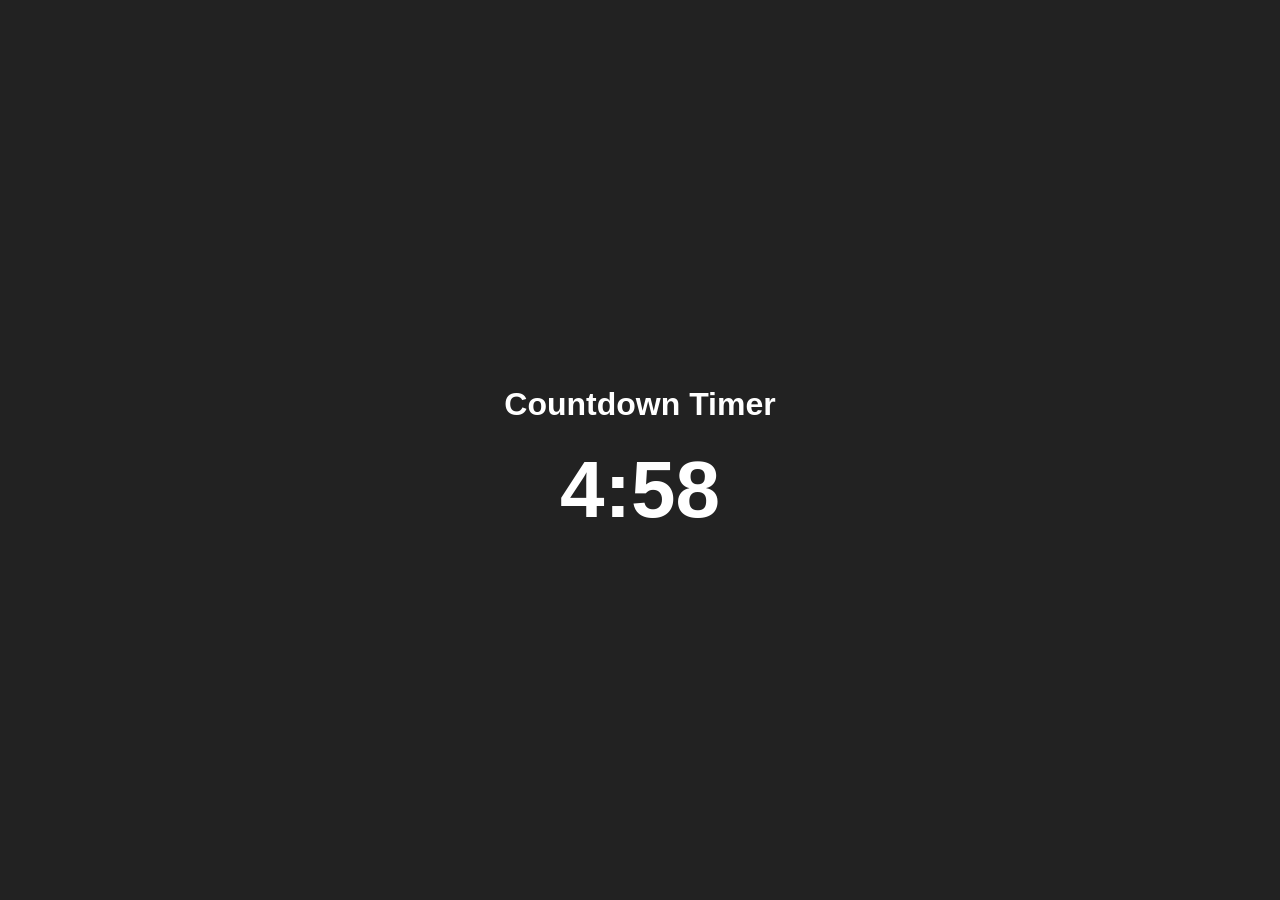
==== code/code/index.html @ 2a4d0151 "log fixed" ====
<!DOCTYPE html>
<html lang="en">
<head>
    <meta charset="UTF-8">
    <meta name="viewport" content="width=device-width, initial-scale=1.0">
    <title>Countdown Timer</title>
    <link rel="stylesheet" href="style.css">
</head>
<body>
    <div class="container">
        <h1>Countdown Timer</h1>
        <div id="countdown">5:00</div>
    </div>
    <script src="script.js"></script>
</body>
</html>
---- code/code/style.css ----
body {
    background-color: #222;
    color: #fff;
    font-family: sans-serif;
    display: flex;
    justify-content: center;
    align-items: center;
    min-height: 100vh;
    margin: 0;
}

.container {
    text-align: center;
}

#countdown {
    font-size: 5em;
    font-weight: bold;
}
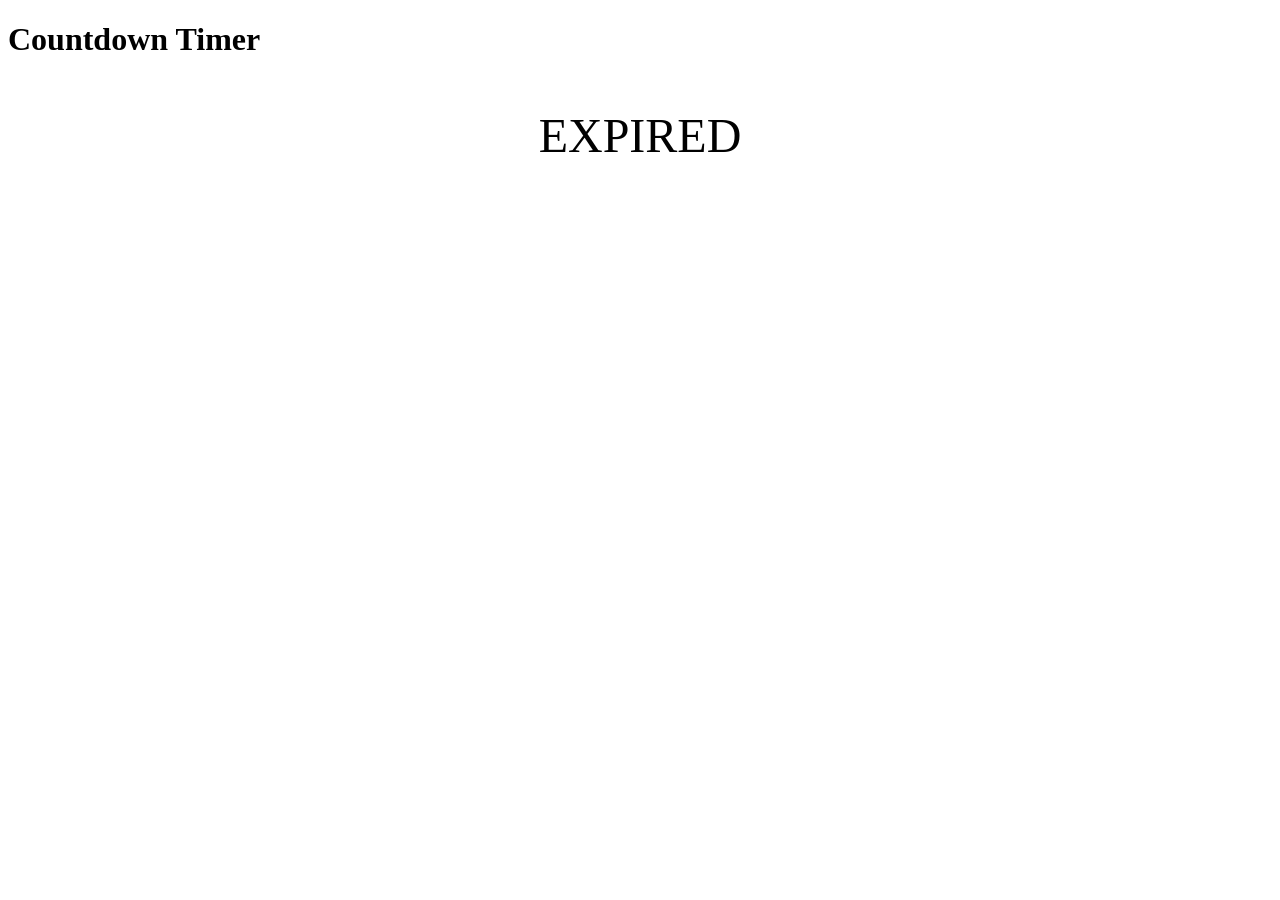
==== commit f3973d8e: "logs fixed" ====
--- a/code/code/index.html
+++ b/code/code/index.html
@@ -1,15 +1,13 @@
 <!DOCTYPE html>
-<html lang="en">
+<html>
 <head>
-    <meta charset="UTF-8">
-    <meta name="viewport" content="width=device-width, initial-scale=1.0">
     <title>Countdown Timer</title>
-    <link rel="stylesheet" href="style.css">
+    <link rel="stylesheet" type="text/css" href="style.css">
 </head>
 <body>
     <div class="container">
         <h1>Countdown Timer</h1>
-        <div id="countdown">5:00</div>
+        <div id="timer">5:00</div>
     </div>
     <script src="script.js"></script>
 </body>
--- a/code/code/style.css
+++ b/code/code/style.css
@@ -1,19 +1,6 @@
-body {
-    background-color: #222;
-    color: #fff;
-    font-family: sans-serif;
-    display: flex;
-    justify-content: center;
-    align-items: center;
-    min-height: 100vh;
-    margin: 0;
+
+#timer {
+    font-size: 3em;
+    text-align: center;
+    margin-top: 50px;
 }
-
-.container {
-    text-align: center;
-}
-
-#countdown {
-    font-size: 5em;
-    font-weight: bold;
-}
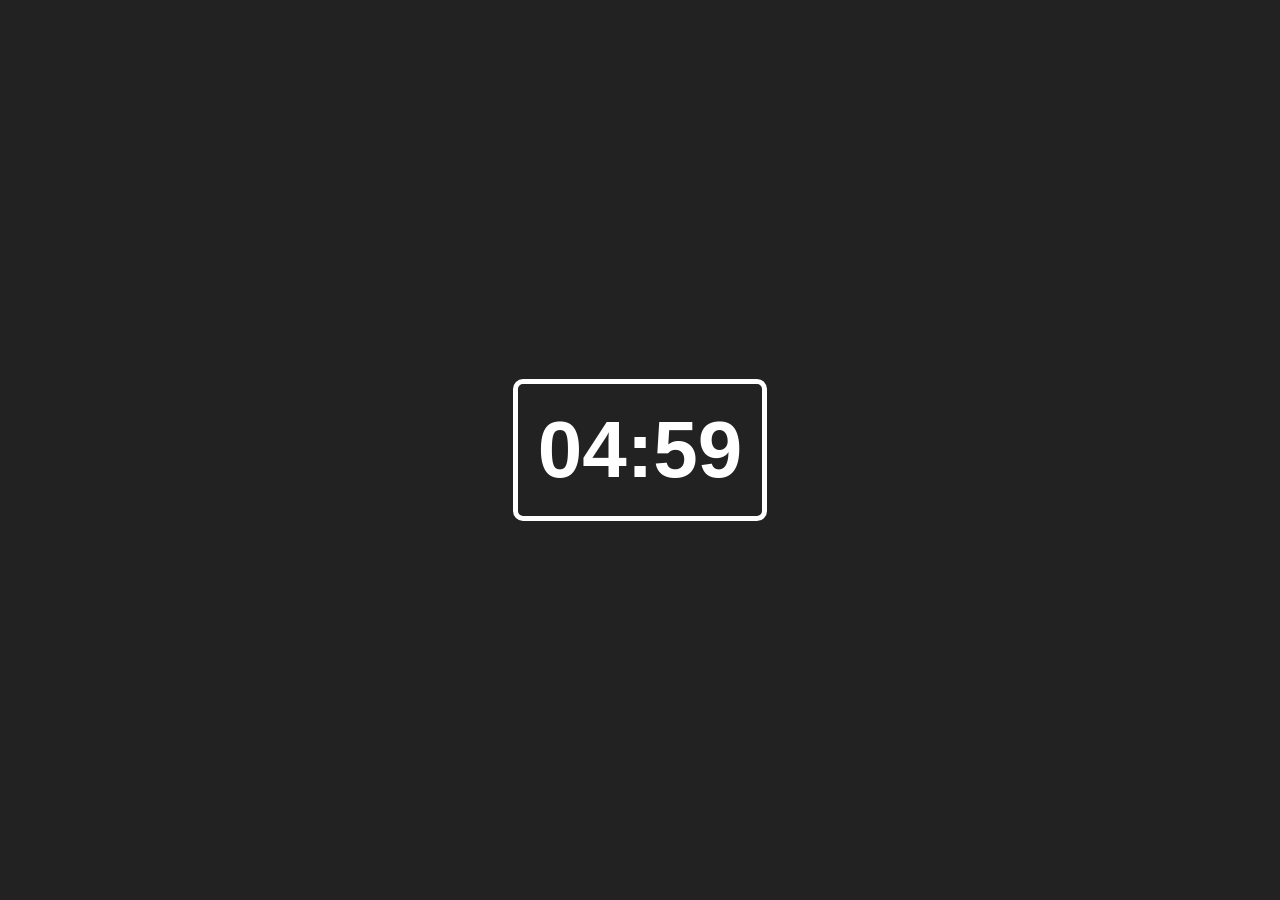
==== commit ea8124ff: "fixed" ====
--- a/code/code/index.html
+++ b/code/code/index.html
@@ -1,14 +1,14 @@
+
 <!DOCTYPE html>
-<html>
+<html lang="en">
 <head>
+    <meta charset="UTF-8">
+    <meta name="viewport" content="width=device-width, initial-scale=1.0">
     <title>Countdown Timer</title>
-    <link rel="stylesheet" type="text/css" href="style.css">
+    <link rel="stylesheet" href="style.css">
 </head>
 <body>
-    <div class="container">
-        <h1>Countdown Timer</h1>
-        <div id="timer">5:00</div>
-    </div>
+    <div class="timer" id="timer">5:00</div>
     <script src="script.js"></script>
 </body>
 </html>
--- a/code/code/style.css
+++ b/code/code/style.css
@@ -1,6 +1,19 @@
 
-#timer {
-    font-size: 3em;
-    text-align: center;
-    margin-top: 50px;
+body {
+    background-color: #222;
+    color: #fff;
+    font-family: sans-serif;
+    display: flex;
+    justify-content: center;
+    align-items: center;
+    min-height: 100vh;
+    margin: 0;
 }
+
+.timer {
+    font-size: 5rem;
+    font-weight: bold;
+    padding: 20px;
+    border: 5px solid #fff;
+    border-radius: 10px;
+}
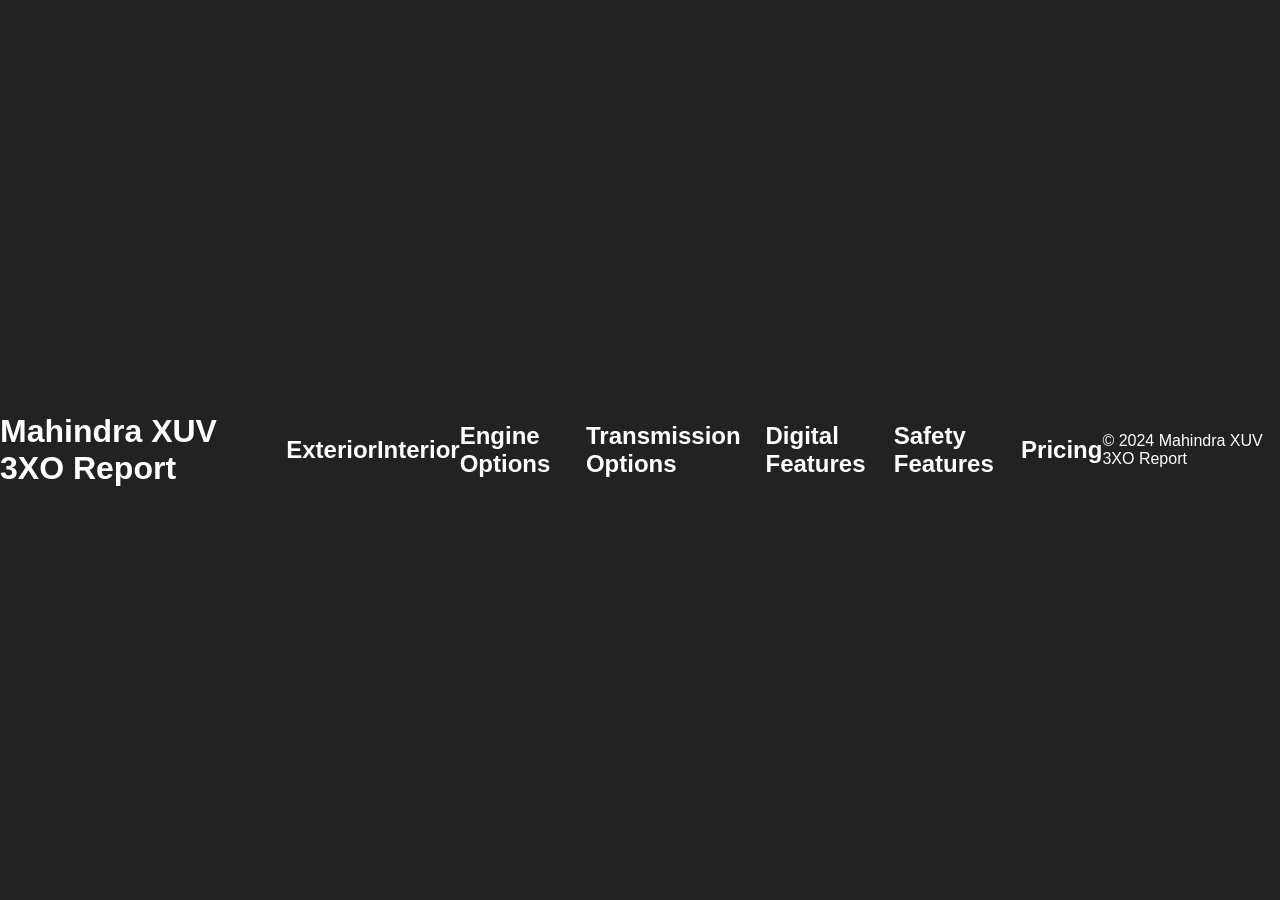
==== commit e75bca64: "fixed" ====
--- a/code/code/index.html
+++ b/code/code/index.html
@@ -1,14 +1,53 @@
-
 <!DOCTYPE html>
 <html lang="en">
 <head>
     <meta charset="UTF-8">
     <meta name="viewport" content="width=device-width, initial-scale=1.0">
-    <title>Countdown Timer</title>
+    <title>Mahindra XUV 3XO Report</title>
     <link rel="stylesheet" href="style.css">
 </head>
 <body>
-    <div class="timer" id="timer">5:00</div>
-    <script src="script.js"></script>
+    <header>
+        <h1>Mahindra XUV 3XO Report</h1>
+    </header>
+
+    <section id="exterior">
+        <h2>Exterior</h2>
+        <!-- Exterior content here -->
+    </section>
+
+    <section id="interior">
+        <h2>Interior</h2>
+        <!-- Interior content here -->
+    </section>
+
+    <section id="engine">
+        <h2>Engine Options</h2>
+        <!-- Engine options content here -->
+    </section>
+
+    <section id="transmission">
+        <h2>Transmission Options</h2>
+        <!-- Transmission options content here -->
+    </section>
+
+    <section id="digital">
+        <h2>Digital Features</h2>
+        <!-- Digital features content here -->
+    </section>
+
+    <section id="safety">
+        <h2>Safety Features</h2>
+        <!-- Safety features content here -->
+    </section>
+
+    <section id="pricing">
+        <h2>Pricing</h2>
+        <!-- Pricing content here -->
+    </section>
+
+    <footer>
+        <p>&copy; 2024 Mahindra XUV 3XO Report</p>
+    </footer>
 </body>
-</html>
+</html>
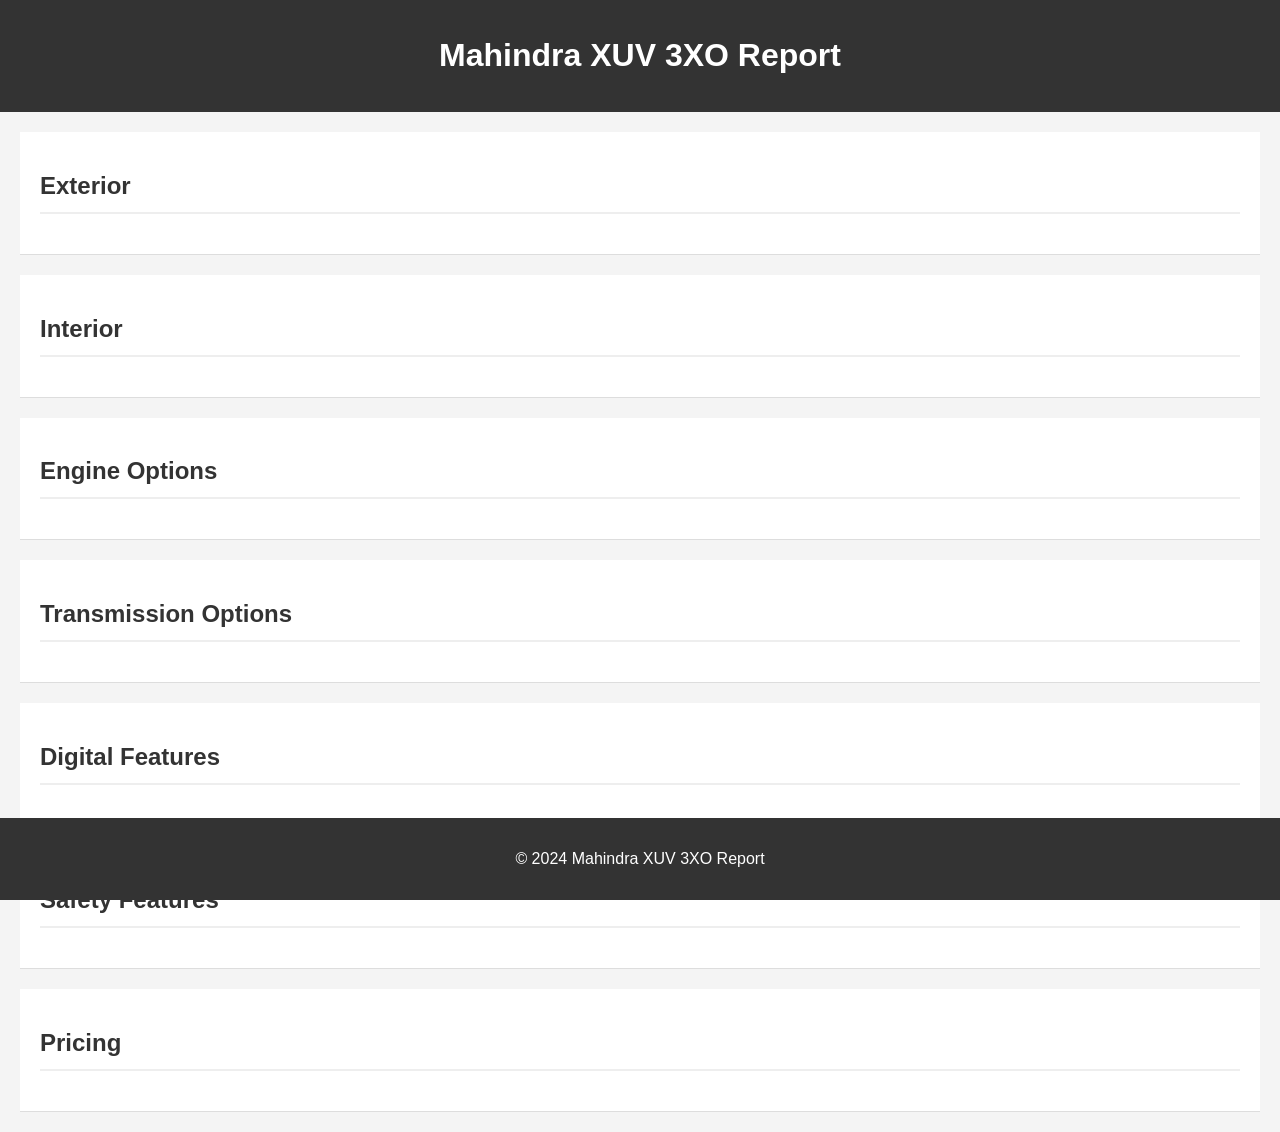
==== commit 27f2d4a0: "Many fixes" ====
--- a/code/code/index.html
+++ b/code/code/index.html
@@ -49,5 +49,6 @@
     <footer>
         <p>&copy; 2024 Mahindra XUV 3XO Report</p>
     </footer>
+<script src="script.js"></script>
 </body>
 </html>
--- a/code/code/style.css
+++ b/code/code/style.css
@@ -1,19 +1,39 @@
+/* style.css */
 
 body {
-    background-color: #222;
-    color: #fff;
-    font-family: sans-serif;
-    display: flex;
-    justify-content: center;
-    align-items: center;
-    min-height: 100vh;
+    font-family: Arial, sans-serif;
     margin: 0;
+    padding: 0;
+    background-color: #f4f4f4;
+    color: #333;
 }
 
-.timer {
-    font-size: 5rem;
-    font-weight: bold;
+header {
+    background-color: #333;
+    color: #fff;
+    padding: 1em 0;
+    text-align: center;
+}
+
+section {
     padding: 20px;
-    border: 5px solid #fff;
-    border-radius: 10px;
+    margin: 20px;
+    background-color: #fff;
+    border-bottom: 1px solid #ddd;
 }
+
+section h2 {
+    color: #333;
+    border-bottom: 2px solid #eee;
+    padding-bottom: 0.5em;
+}
+
+footer {
+    text-align: center;
+    padding: 1em 0;
+    background-color: #333;
+    color: #fff;
+    position: fixed;
+    bottom: 0;
+    width: 100%;
+}
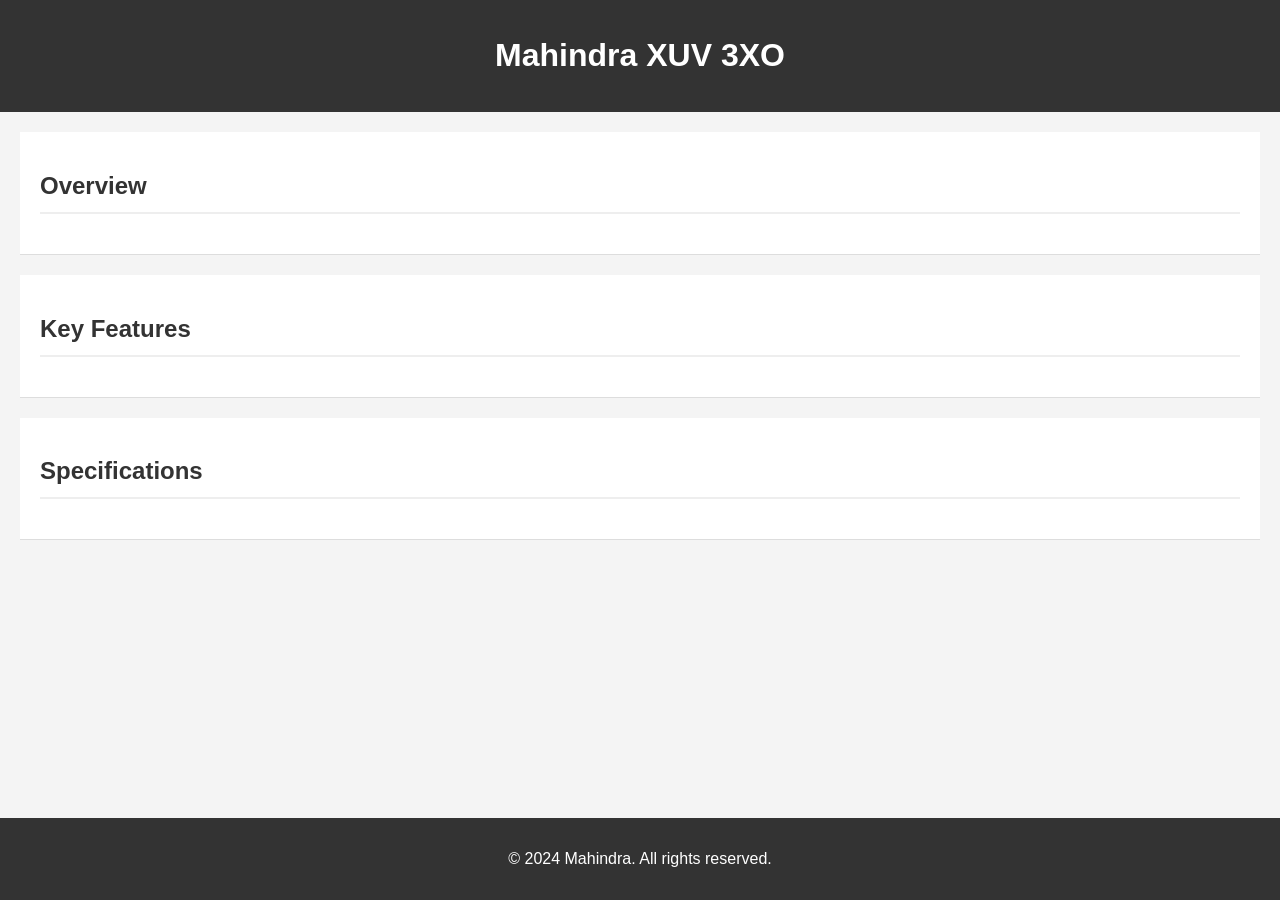
==== commit ecebf9d0: "generated end to end reprot" ====
--- a/code/code/index.html
+++ b/code/code/index.html
@@ -3,52 +3,30 @@
 <head>
     <meta charset="UTF-8">
     <meta name="viewport" content="width=device-width, initial-scale=1.0">
-    <title>Mahindra XUV 3XO Report</title>
+    <title>Mahindra XUV 3XO</title>
     <link rel="stylesheet" href="style.css">
 </head>
 <body>
     <header>
-        <h1>Mahindra XUV 3XO Report</h1>
+        <h1>Mahindra XUV 3XO</h1>
     </header>
-
-    <section id="exterior">
-        <h2>Exterior</h2>
-        <!-- Exterior content here -->
-    </section>
-
-    <section id="interior">
-        <h2>Interior</h2>
-        <!-- Interior content here -->
-    </section>
-
-    <section id="engine">
-        <h2>Engine Options</h2>
-        <!-- Engine options content here -->
-    </section>
-
-    <section id="transmission">
-        <h2>Transmission Options</h2>
-        <!-- Transmission options content here -->
-    </section>
-
-    <section id="digital">
-        <h2>Digital Features</h2>
-        <!-- Digital features content here -->
-    </section>
-
-    <section id="safety">
-        <h2>Safety Features</h2>
-        <!-- Safety features content here -->
-    </section>
-
-    <section id="pricing">
-        <h2>Pricing</h2>
-        <!-- Pricing content here -->
-    </section>
-
+    <main>
+        <section id="overview">
+            <h2>Overview</h2>
+            <!-- Overview content here -->
+        </section>
+        <section id="features">
+            <h2>Key Features</h2>
+            <!-- Key features content here -->
+        </section>
+        <section id="specifications">
+            <h2>Specifications</h2>
+            <!-- Specifications content here -->
+        </section>
+    </main>
     <footer>
-        <p>&copy; 2024 Mahindra XUV 3XO Report</p>
+        <p>&copy; 2024 Mahindra. All rights reserved.</p>
     </footer>
-<script src="script.js"></script>
+    <script src="script.js"></script>
 </body>
 </html>
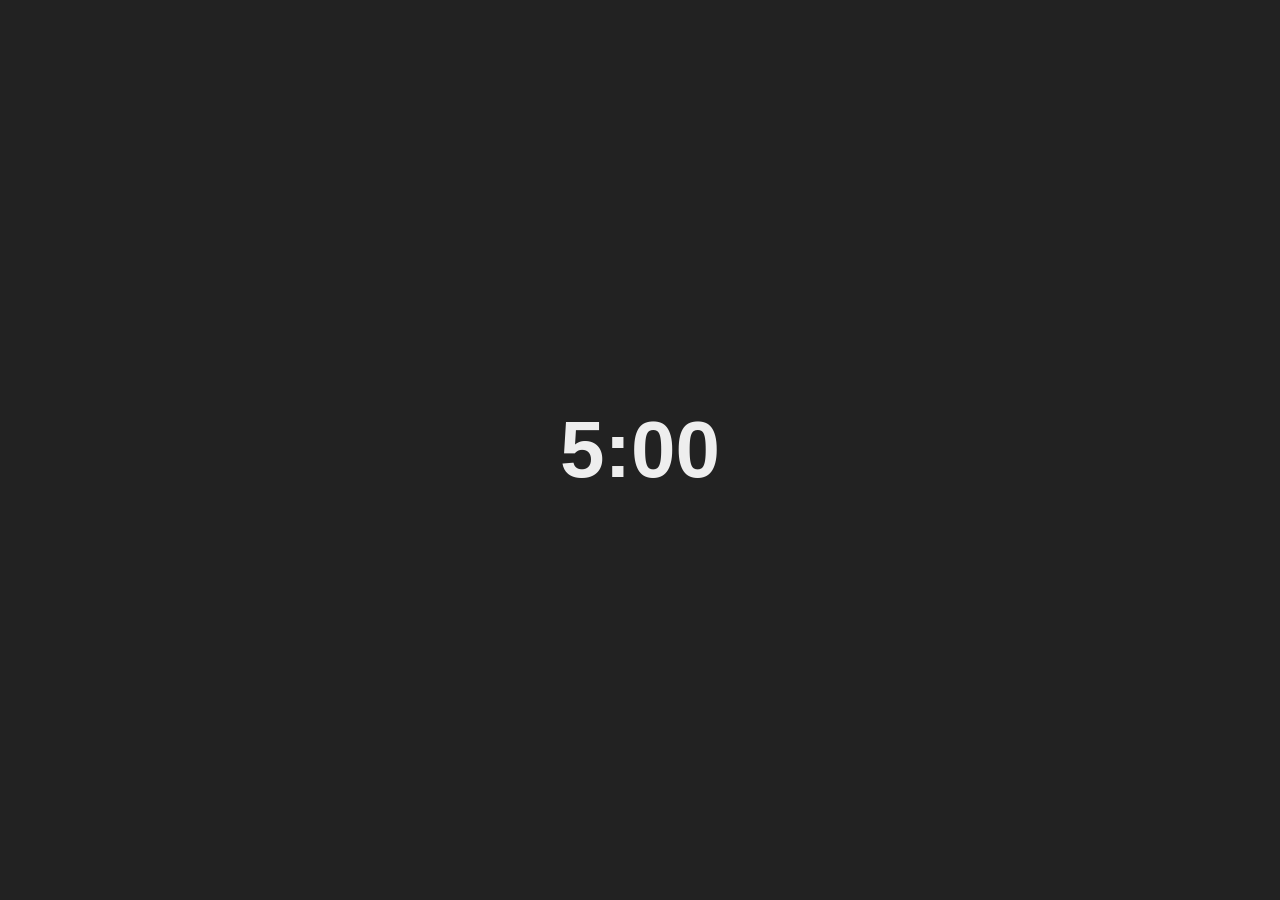
==== commit 8b195805: "more fix" ====
--- a/code/code/index.html
+++ b/code/code/index.html
@@ -3,30 +3,13 @@
 <head>
     <meta charset="UTF-8">
     <meta name="viewport" content="width=device-width, initial-scale=1.0">
-    <title>Mahindra XUV 3XO</title>
+    <title>Countdown Timer</title>
     <link rel="stylesheet" href="style.css">
 </head>
 <body>
-    <header>
-        <h1>Mahindra XUV 3XO</h1>
-    </header>
-    <main>
-        <section id="overview">
-            <h2>Overview</h2>
-            <!-- Overview content here -->
-        </section>
-        <section id="features">
-            <h2>Key Features</h2>
-            <!-- Key features content here -->
-        </section>
-        <section id="specifications">
-            <h2>Specifications</h2>
-            <!-- Specifications content here -->
-        </section>
-    </main>
-    <footer>
-        <p>&copy; 2024 Mahindra. All rights reserved.</p>
-    </footer>
+    <div class="container">
+        <h1 id="timerDisplay">5:00</h1>
+    </div>
     <script src="script.js"></script>
 </body>
 </html>
--- a/code/code/style.css
+++ b/code/code/style.css
@@ -1,39 +1,20 @@
-/* style.css */
 
 body {
-    font-family: Arial, sans-serif;
+    background-color: #222;
+    color: #eee;
+    font-family: sans-serif;
+    display: flex;
+    justify-content: center;
+    align-items: center;
+    min-height: 100vh;
     margin: 0;
-    padding: 0;
-    background-color: #f4f4f4;
-    color: #333;
 }
 
-header {
-    background-color: #333;
-    color: #fff;
-    padding: 1em 0;
+.container {
     text-align: center;
 }
 
-section {
-    padding: 20px;
-    margin: 20px;
-    background-color: #fff;
-    border-bottom: 1px solid #ddd;
+#timerDisplay {
+    font-size: 5em;
+    font-weight: bold;
 }
-
-section h2 {
-    color: #333;
-    border-bottom: 2px solid #eee;
-    padding-bottom: 0.5em;
-}
-
-footer {
-    text-align: center;
-    padding: 1em 0;
-    background-color: #333;
-    color: #fff;
-    position: fixed;
-    bottom: 0;
-    width: 100%;
-}
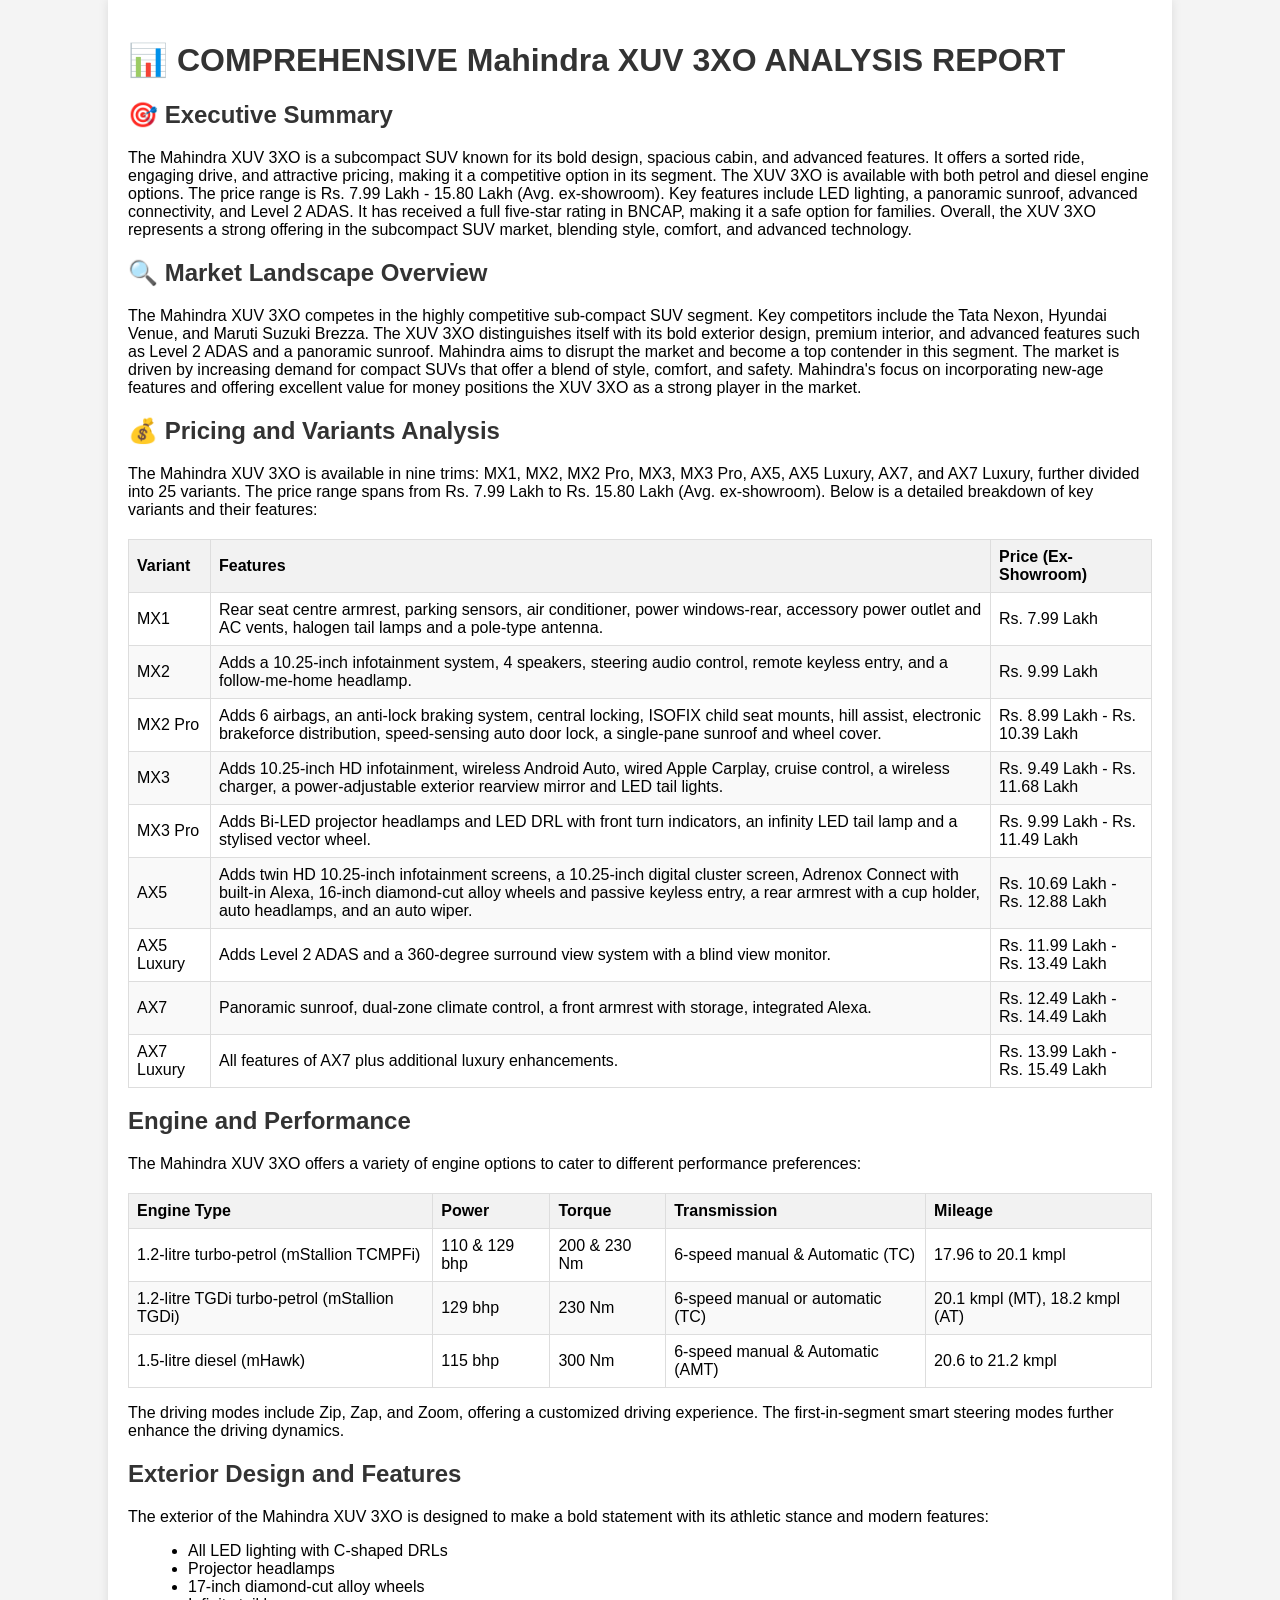
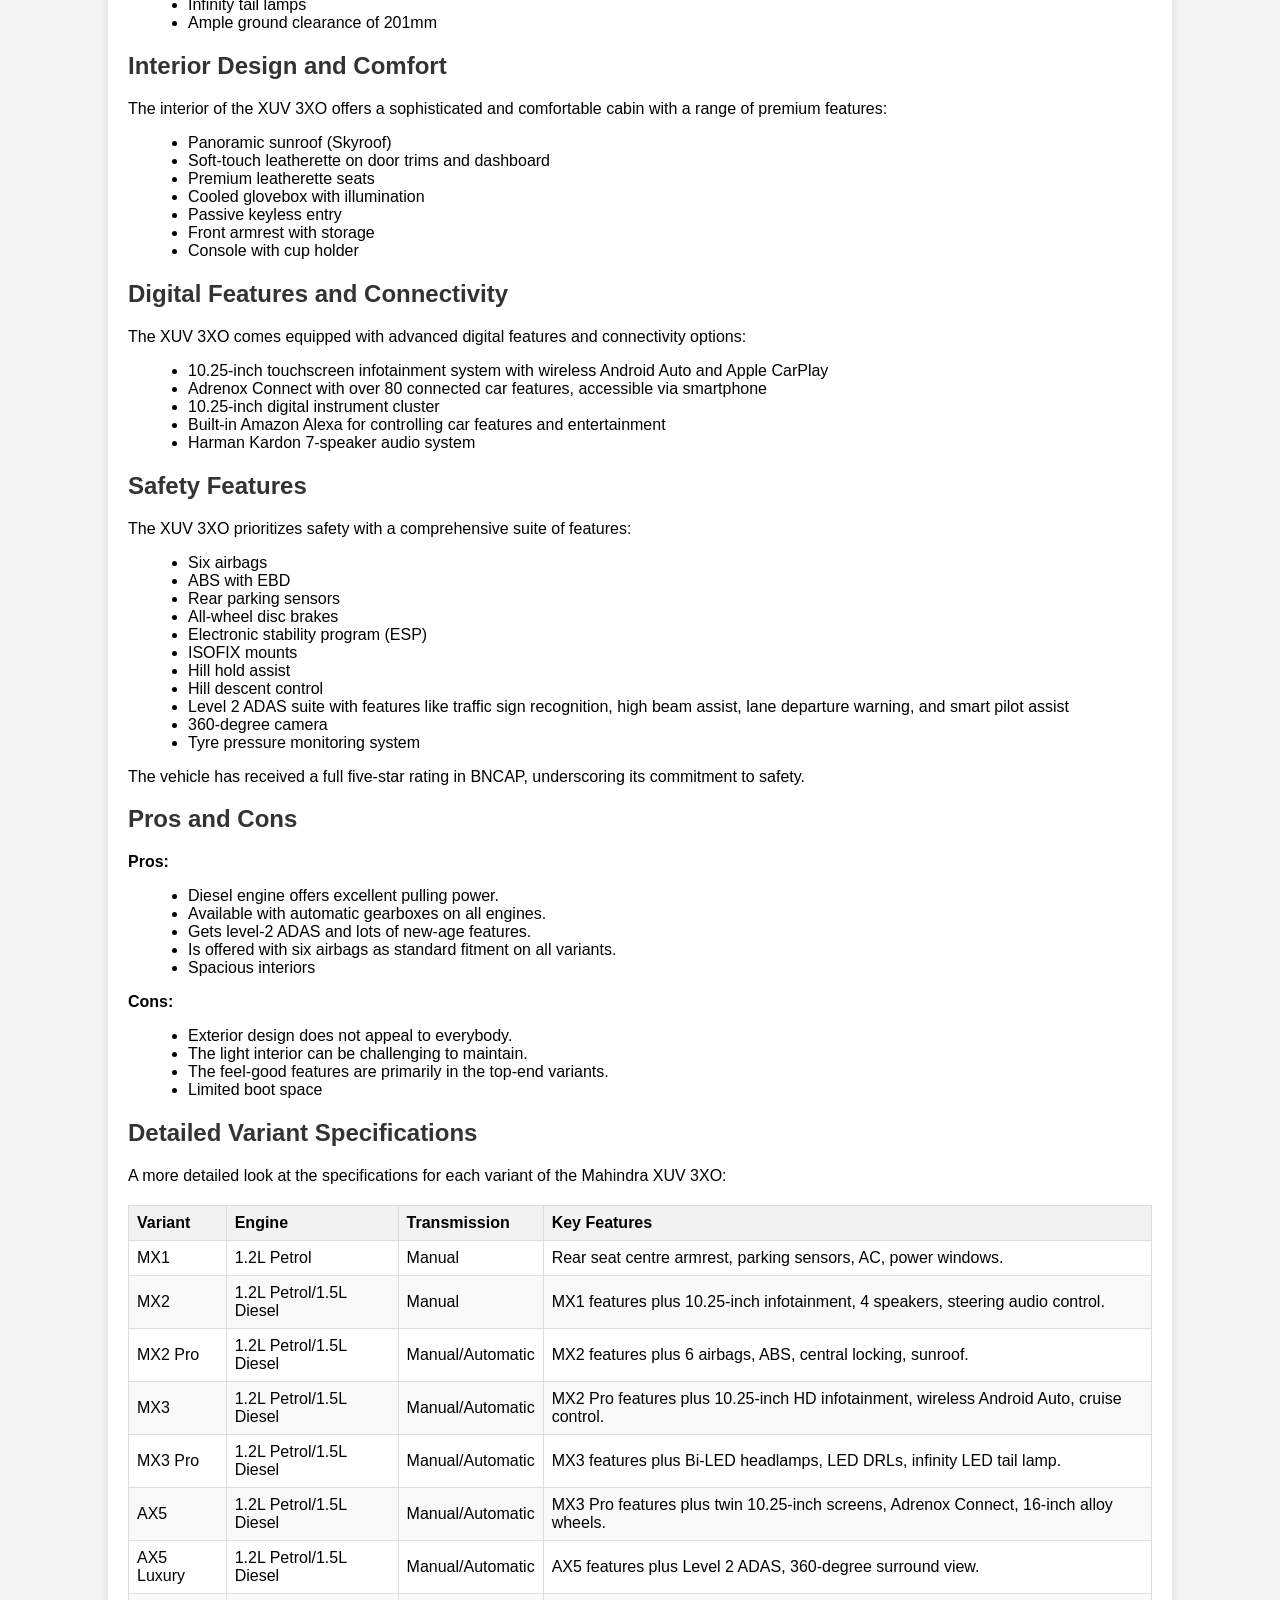
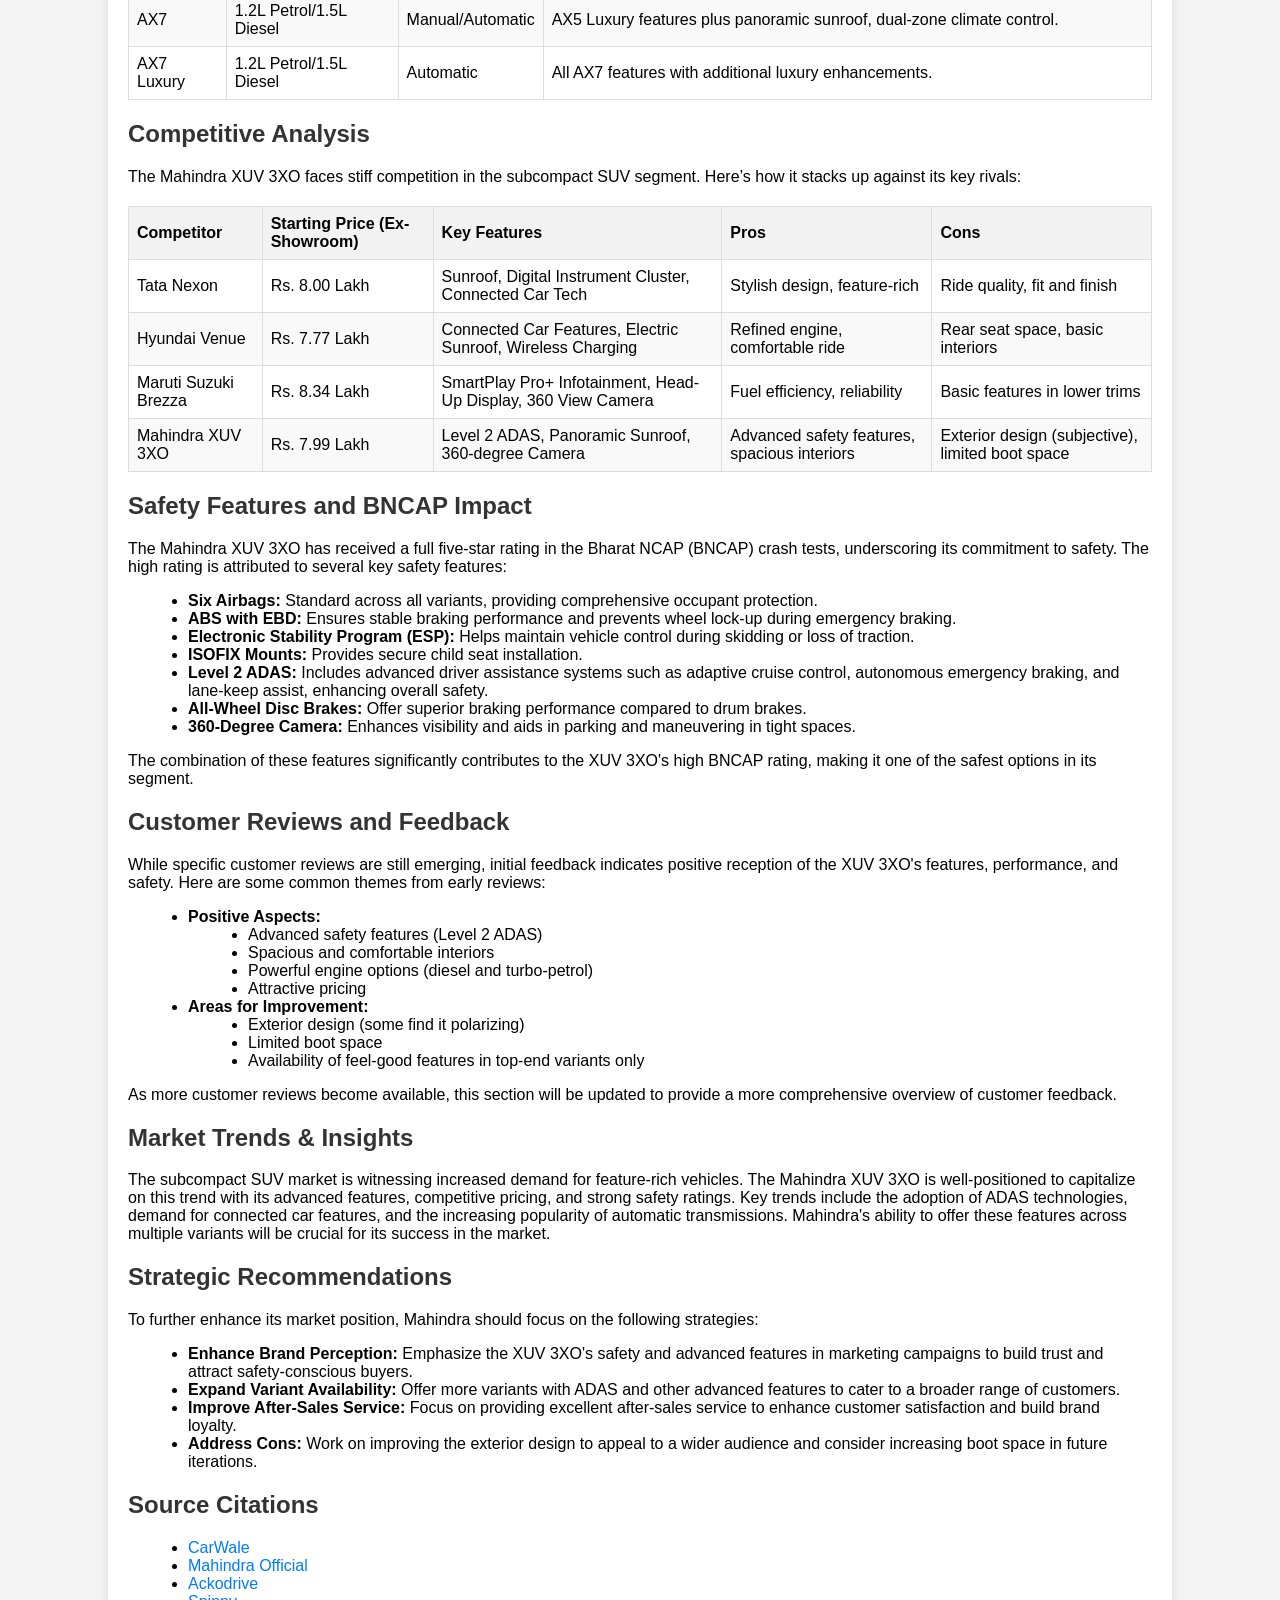
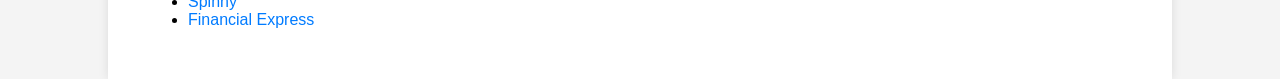
==== commit bf5cadf2: "final checkin with readme" ====
--- a/code/code/index.html
+++ b/code/code/index.html
@@ -3,12 +3,354 @@
 <head>
     <meta charset="UTF-8">
     <meta name="viewport" content="width=device-width, initial-scale=1.0">
-    <title>Countdown Timer</title>
-    <link rel="stylesheet" href="style.css">
+    <title>Mahindra XUV 3XO Analysis Report</title>
+    <link rel="stylesheet" href="styles.css">
 </head>
 <body>
     <div class="container">
-        <h1 id="timerDisplay">5:00</h1>
+        <div class="comprehensive-report">
+<h1>📊 COMPREHENSIVE Mahindra XUV 3XO ANALYSIS REPORT</h1>
+
+<div class="executive-summary">
+<h2>🎯 Executive Summary</h2>
+<p>The Mahindra XUV 3XO is a subcompact SUV known for its bold design, spacious cabin, and advanced features. It offers a sorted ride, engaging drive, and attractive pricing, making it a competitive option in its segment. The XUV 3XO is available with both petrol and diesel engine options. The price range is Rs. 7.99 Lakh - 15.80 Lakh (Avg. ex-showroom). Key features include LED lighting, a panoramic sunroof, advanced connectivity, and Level 2 ADAS. It has received a full five-star rating in BNCAP, making it a safe option for families. Overall, the XUV 3XO represents a strong offering in the subcompact SUV market, blending style, comfort, and advanced technology.</p>
+</div>
+
+<h2>🔍 Market Landscape Overview</h2>
+<p>The Mahindra XUV 3XO competes in the highly competitive sub-compact SUV segment. Key competitors include the Tata Nexon, Hyundai Venue, and Maruti Suzuki Brezza. The XUV 3XO distinguishes itself with its bold exterior design, premium interior, and advanced features such as Level 2 ADAS and a panoramic sunroof. Mahindra aims to disrupt the market and become a top contender in this segment. The market is driven by increasing demand for compact SUVs that offer a blend of style, comfort, and safety. Mahindra's focus on incorporating new-age features and offering excellent value for money positions the XUV 3XO as a strong player in the market.</p>
+
+<h2>💰 Pricing and Variants Analysis</h2>
+<p>The Mahindra XUV 3XO is available in nine trims: MX1, MX2, MX2 Pro, MX3, MX3 Pro, AX5, AX5 Luxury, AX7, and AX7 Luxury, further divided into 25 variants. The price range spans from Rs. 7.99 Lakh to Rs. 15.80 Lakh (Avg. ex-showroom). Below is a detailed breakdown of key variants and their features:</p>
+
+<table>
+  <thead>
+    <tr>
+      <th>Variant</th>
+      <th>Features</th>
+      <th>Price (Ex-Showroom)</th>
+    </tr>
+  </thead>
+  <tbody>
+    <tr>
+      <td>MX1</td>
+      <td>Rear seat centre armrest, parking sensors, air conditioner, power windows-rear, accessory power outlet and AC vents, halogen tail lamps and a pole-type antenna.</td>
+      <td>Rs. 7.99 Lakh</td>
+    </tr>
+    <tr>
+      <td>MX2</td>
+      <td>Adds a 10.25-inch infotainment system, 4 speakers, steering audio control, remote keyless entry, and a follow-me-home headlamp.</td>
+      <td>Rs. 9.99 Lakh</td>
+    </tr>
+    <tr>
+      <td>MX2 Pro</td>
+      <td>Adds 6 airbags, an anti-lock braking system, central locking, ISOFIX child seat mounts, hill assist, electronic brakeforce distribution, speed-sensing auto door lock, a single-pane sunroof and wheel cover.</td>
+      <td>Rs. 8.99 Lakh - Rs. 10.39 Lakh</td>
+    </tr>
+    <tr>
+      <td>MX3</td>
+      <td>Adds 10.25-inch HD infotainment, wireless Android Auto, wired Apple Carplay, cruise control, a wireless charger, a power-adjustable exterior rearview mirror and LED tail lights.</td>
+      <td>Rs. 9.49 Lakh - Rs. 11.68 Lakh</td>
+    </tr>
+    <tr>
+      <td>MX3 Pro</td>
+      <td>Adds Bi-LED projector headlamps and LED DRL with front turn indicators, an infinity LED tail lamp and a stylised vector wheel.</td>
+      <td>Rs. 9.99 Lakh - Rs. 11.49 Lakh</td>
+    </tr>
+    <tr>
+      <td>AX5</td>
+      <td>Adds twin HD 10.25-inch infotainment screens, a 10.25-inch digital cluster screen, Adrenox Connect with built-in Alexa, 16-inch diamond-cut alloy wheels and passive keyless entry, a rear armrest with a cup holder, auto headlamps, and an auto wiper.</td>
+      <td>Rs. 10.69 Lakh - Rs. 12.88 Lakh</td>
+    </tr>
+    <tr>
+      <td>AX5 Luxury</td>
+      <td>Adds Level 2 ADAS and a 360-degree surround view system with a blind view monitor.</td>
+      <td>Rs. 11.99 Lakh - Rs. 13.49 Lakh</td>
+    </tr>
+    <tr>
+      <td>AX7</td>
+      <td>Panoramic sunroof, dual-zone climate control, a front armrest with storage, integrated Alexa.</td>
+      <td>Rs. 12.49 Lakh - Rs. 14.49 Lakh</td>
+    </tr>
+    <tr>
+      <td>AX7 Luxury</td>
+      <td>All features of AX7 plus additional luxury enhancements.</td>
+      <td>Rs. 13.99 Lakh - Rs. 15.49 Lakh</td>
+    </tr>
+  </tbody>
+</table>
+
+<h2>Engine and Performance</h2>
+<p>The Mahindra XUV 3XO offers a variety of engine options to cater to different performance preferences:</p>
+
+<table>
+  <thead>
+    <tr>
+      <th>Engine Type</th>
+      <th>Power</th>
+      <th>Torque</th>
+      <th>Transmission</th>
+      <th>Mileage</th>
+    </tr>
+  </thead>
+  <tbody>
+    <tr>
+      <td>1.2-litre turbo-petrol (mStallion TCMPFi)</td>
+      <td>110 & 129 bhp</td>
+      <td>200 & 230 Nm</td>
+      <td>6-speed manual & Automatic (TC)</td>
+      <td>17.96 to 20.1 kmpl</td>
+    </tr>
+    <tr>
+      <td>1.2-litre TGDi turbo-petrol (mStallion TGDi)</td>
+      <td>129 bhp</td>
+      <td>230 Nm</td>
+      <td>6-speed manual or automatic (TC)</td>
+      <td>20.1 kmpl (MT), 18.2 kmpl (AT)</td>
+    </tr>
+    <tr>
+      <td>1.5-litre diesel (mHawk)</td>
+      <td>115 bhp</td>
+      <td>300 Nm</td>
+      <td>6-speed manual & Automatic (AMT)</td>
+      <td>20.6 to 21.2 kmpl</td>
+    </tr>
+  </tbody>
+</table>
+<p>The driving modes include Zip, Zap, and Zoom, offering a customized driving experience. The first-in-segment smart steering modes further enhance the driving dynamics.</p>
+
+<h2>Exterior Design and Features</h2>
+<p>The exterior of the Mahindra XUV 3XO is designed to make a bold statement with its athletic stance and modern features:</p>
+<ul>
+  <li>All LED lighting with C-shaped DRLs</li>
+  <li>Projector headlamps</li>
+  <li>17-inch diamond-cut alloy wheels</li>
+  <li>Infinity tail lamps</li>
+  <li>Ample ground clearance of 201mm</li>
+</ul>
+
+<h2>Interior Design and Comfort</h2>
+<p>The interior of the XUV 3XO offers a sophisticated and comfortable cabin with a range of premium features:</p>
+<ul>
+  <li>Panoramic sunroof (Skyroof)</li>
+  <li>Soft-touch leatherette on door trims and dashboard</li>
+  <li>Premium leatherette seats</li>
+  <li>Cooled glovebox with illumination</li>
+  <li>Passive keyless entry</li>
+  <li>Front armrest with storage</li>
+  <li>Console with cup holder</li>
+</ul>
+
+<h2>Digital Features and Connectivity</h2>
+<p>The XUV 3XO comes equipped with advanced digital features and connectivity options:</p>
+<ul>
+  <li>10.25-inch touchscreen infotainment system with wireless Android Auto and Apple CarPlay</li>
+  <li>Adrenox Connect with over 80 connected car features, accessible via smartphone</li>
+  <li>10.25-inch digital instrument cluster</li>
+  <li>Built-in Amazon Alexa for controlling car features and entertainment</li>
+  <li>Harman Kardon 7-speaker audio system</li>
+</ul>
+
+<h2>Safety Features</h2>
+<p>The XUV 3XO prioritizes safety with a comprehensive suite of features:</p>
+<ul>
+  <li>Six airbags</li>
+  <li>ABS with EBD</li>
+  <li>Rear parking sensors</li>
+  <li>All-wheel disc brakes</li>
+  <li>Electronic stability program (ESP)</li>
+  <li>ISOFIX mounts</li>
+  <li>Hill hold assist</li>
+  <li>Hill descent control</li>
+  <li>Level 2 ADAS suite with features like traffic sign recognition, high beam assist, lane departure warning, and smart pilot assist</li>
+  <li>360-degree camera</li>
+  <li>Tyre pressure monitoring system</li>
+</ul>
+<p>The vehicle has received a full five-star rating in BNCAP, underscoring its commitment to safety.</p>
+
+<h2>Pros and Cons</h2>
+<p><b>Pros:</b></p>
+<ul>
+  <li>Diesel engine offers excellent pulling power.</li>
+  <li>Available with automatic gearboxes on all engines.</li>
+  <li>Gets level-2 ADAS and lots of new-age features.</li>
+  <li>Is offered with six airbags as standard fitment on all variants.</li>
+  <li>Spacious interiors</li>
+</ul>
+<p><b>Cons:</b></p>
+<ul>
+  <li>Exterior design does not appeal to everybody.</li>
+  <li>The light interior can be challenging to maintain.</li>
+  <li>The feel-good features are primarily in the top-end variants.</li>
+  <li>Limited boot space</li>
+</ul>
+
+<h2>Detailed Variant Specifications</h2>
+<p>A more detailed look at the specifications for each variant of the Mahindra XUV 3XO:</p>
+<table>
+  <thead>
+    <tr>
+      <th>Variant</th>
+      <th>Engine</th>
+      <th>Transmission</th>
+      <th>Key Features</th>
+    </tr>
+  </thead>
+  <tbody>
+    <tr>
+      <td>MX1</td>
+      <td>1.2L Petrol</td>
+      <td>Manual</td>
+      <td>Rear seat centre armrest, parking sensors, AC, power windows.</td>
+    </tr>
+    <tr>
+      <td>MX2</td>
+      <td>1.2L Petrol/1.5L Diesel</td>
+      <td>Manual</td>
+      <td>MX1 features plus 10.25-inch infotainment, 4 speakers, steering audio control.</td>
+    </tr>
+    <tr>
+      <td>MX2 Pro</td>
+      <td>1.2L Petrol/1.5L Diesel</td>
+      <td>Manual/Automatic</td>
+      <td>MX2 features plus 6 airbags, ABS, central locking, sunroof.</td>
+    </tr>
+    <tr>
+      <td>MX3</td>
+      <td>1.2L Petrol/1.5L Diesel</td>
+      <td>Manual/Automatic</td>
+      <td>MX2 Pro features plus 10.25-inch HD infotainment, wireless Android Auto, cruise control.</td>
+    </tr>
+    <tr>
+      <td>MX3 Pro</td>
+      <td>1.2L Petrol/1.5L Diesel</td>
+      <td>Manual/Automatic</td>
+      <td>MX3 features plus Bi-LED headlamps, LED DRLs, infinity LED tail lamp.</td>
+    </tr>
+    <tr>
+      <td>AX5</td>
+      <td>1.2L Petrol/1.5L Diesel</td>
+      <td>Manual/Automatic</td>
+      <td>MX3 Pro features plus twin 10.25-inch screens, Adrenox Connect, 16-inch alloy wheels.</td>
+    </tr>
+    <tr>
+      <td>AX5 Luxury</td>
+      <td>1.2L Petrol/1.5L Diesel</td>
+      <td>Manual/Automatic</td>
+      <td>AX5 features plus Level 2 ADAS, 360-degree surround view.</td>
+    </tr>
+    <tr>
+      <td>AX7</td>
+      <td>1.2L Petrol/1.5L Diesel</td>
+      <td>Manual/Automatic</td>
+      <td>AX5 Luxury features plus panoramic sunroof, dual-zone climate control.</td>
+    </tr>
+    <tr>
+      <td>AX7 Luxury</td>
+      <td>1.2L Petrol/1.5L Diesel</td>
+      <td>Automatic</td>
+      <td>All AX7 features with additional luxury enhancements.</td>
+    </tr>
+  </tbody>
+</table>
+
+<h2>Competitive Analysis</h2>
+<p>The Mahindra XUV 3XO faces stiff competition in the subcompact SUV segment. Here’s how it stacks up against its key rivals:</p>
+<table>
+  <thead>
+    <tr>
+      <th>Competitor</th>
+      <th>Starting Price (Ex-Showroom)</th>
+      <th>Key Features</th>
+      <th>Pros</th>
+      <th>Cons</th>
+    </tr>
+  </thead>
+  <tbody>
+    <tr>
+      <td>Tata Nexon</td>
+      <td>Rs. 8.00 Lakh</td>
+      <td>Sunroof, Digital Instrument Cluster, Connected Car Tech</td>
+      <td>Stylish design, feature-rich</td>
+      <td>Ride quality, fit and finish</td>
+    </tr>
+    <tr>
+      <td>Hyundai Venue</td>
+      <td>Rs. 7.77 Lakh</td>
+      <td>Connected Car Features, Electric Sunroof, Wireless Charging</td>
+      <td>Refined engine, comfortable ride</td>
+      <td>Rear seat space, basic interiors</td>
+    </tr>
+    <tr>
+      <td>Maruti Suzuki Brezza</td>
+      <td>Rs. 8.34 Lakh</td>
+      <td>SmartPlay Pro+ Infotainment, Head-Up Display, 360 View Camera</td>
+      <td>Fuel efficiency, reliability</td>
+      <td>Basic features in lower trims</td>
+    </tr>
+    <tr>
+      <td>Mahindra XUV 3XO</td>
+      <td>Rs. 7.99 Lakh</td>
+      <td>Level 2 ADAS, Panoramic Sunroof, 360-degree Camera</td>
+      <td>Advanced safety features, spacious interiors</td>
+      <td>Exterior design (subjective), limited boot space</td>
+    </tr>
+  </tbody>
+</table>
+
+<h2>Safety Features and BNCAP Impact</h2>
+<p>The Mahindra XUV 3XO has received a full five-star rating in the Bharat NCAP (BNCAP) crash tests, underscoring its commitment to safety. The high rating is attributed to several key safety features:</p>
+<ul>
+  <li><b>Six Airbags:</b> Standard across all variants, providing comprehensive occupant protection.</li>
+  <li><b>ABS with EBD:</b> Ensures stable braking performance and prevents wheel lock-up during emergency braking.</li>
+  <li><b>Electronic Stability Program (ESP):</b> Helps maintain vehicle control during skidding or loss of traction.</li>
+  <li><b>ISOFIX Mounts:</b> Provides secure child seat installation.</li>
+  <li><b>Level 2 ADAS:</b> Includes advanced driver assistance systems such as adaptive cruise control, autonomous emergency braking, and lane-keep assist, enhancing overall safety.</li>
+  <li><b>All-Wheel Disc Brakes:</b> Offer superior braking performance compared to drum brakes.</li>
+  <li><b>360-Degree Camera:</b> Enhances visibility and aids in parking and maneuvering in tight spaces.</li>
+</ul>
+<p>The combination of these features significantly contributes to the XUV 3XO's high BNCAP rating, making it one of the safest options in its segment.</p>
+
+<h2>Customer Reviews and Feedback</h2>
+<p>While specific customer reviews are still emerging, initial feedback indicates positive reception of the XUV 3XO's features, performance, and safety. Here are some common themes from early reviews:</p>
+<ul>
+  <li><b>Positive Aspects:</b>
+    <ul>
+      <li>Advanced safety features (Level 2 ADAS)</li>
+      <li>Spacious and comfortable interiors</li>
+      <li>Powerful engine options (diesel and turbo-petrol)</li>
+      <li>Attractive pricing</li>
+    </ul>
+  </li>
+  <li><b>Areas for Improvement:</b>
+    <ul>
+      <li>Exterior design (some find it polarizing)</li>
+      <li>Limited boot space</li>
+      <li>Availability of feel-good features in top-end variants only</li>
+    </ul>
+  </li>
+</ul>
+<p>As more customer reviews become available, this section will be updated to provide a more comprehensive overview of customer feedback.</p>
+
+<h2>Market Trends & Insights</h2>
+<p>The subcompact SUV market is witnessing increased demand for feature-rich vehicles. The Mahindra XUV 3XO is well-positioned to capitalize on this trend with its advanced features, competitive pricing, and strong safety ratings. Key trends include the adoption of ADAS technologies, demand for connected car features, and the increasing popularity of automatic transmissions. Mahindra's ability to offer these features across multiple variants will be crucial for its success in the market.</p>
+
+<h2>Strategic Recommendations</h2>
+<p>To further enhance its market position, Mahindra should focus on the following strategies:</p>
+<ul>
+  <li><b>Enhance Brand Perception:</b> Emphasize the XUV 3XO's safety and advanced features in marketing campaigns to build trust and attract safety-conscious buyers.</li>
+  <li><b>Expand Variant Availability:</b> Offer more variants with ADAS and other advanced features to cater to a broader range of customers.</li>
+  <li><b>Improve After-Sales Service:</b> Focus on providing excellent after-sales service to enhance customer satisfaction and build brand loyalty.</li>
+  <li><b>Address Cons:</b> Work on improving the exterior design to appeal to a wider audience and consider increasing boot space in future iterations.</li>
+</ul>
+<h2>Source Citations</h2>
+<ul>
+    <li><a href="https://www.carwale.com/mahindra-cars/xuv-3xo/">CarWale</a></li>
+    <li><a href="https://auto.mahindra.com/suv/xuv3xo/X3XO.html">Mahindra Official</a></li>
+    <li><a href="https://ackodrive.com/car-guide/mahindra-xuv-3xo-features-explained/">Ackodrive</a></li>
+    <li><a href="https://www.spinny.com/blog/mahindra-xuv-3xo-price-specifiations-images/">Spinny</a></li>
+    <li><a href="https://www.financialexpress.com/auto/new-cars/mahindra/xuv-3xo/">Financial Express</a></li>
+</ul>
+</div>
     </div>
     <script src="script.js"></script>
 </body>
--- a/code/code/styles.css
+++ b/code/code/styles.css
@@ -0,0 +1,63 @@
+
+body {
+    font-family: Arial, sans-serif;
+    margin: 0;
+    padding: 0;
+    background-color: #f4f4f4;
+}
+
+.container {
+    width: 80%;
+    margin: auto;
+    padding: 20px;
+    background-color: #fff;
+    box-shadow: 0 0 10px rgba(0, 0, 0, 0.1);
+}
+
+h1, h2 {
+    color: #333;
+}
+
+table {
+    width: 100%;
+    border-collapse: collapse;
+    margin-top: 20px;
+}
+
+table, th, td {
+    border: 1px solid #ddd;
+    padding: 8px;
+    text-align: left;
+}
+
+th {
+    background-color: #f2f2f2;
+}
+
+tr:nth-child(even) {
+    background-color: #f9f9f9;
+}
+
+ul {
+    list-style-type: disc;
+    margin-left: 20px;
+}
+
+a {
+    color: #007bff;
+    text-decoration: none;
+}
+
+a:hover {
+    text-decoration: underline;
+}
+
+.comprehensive-report {
+    margin-bottom: 30px;
+}
+
+.executive-summary {
+    margin-bottom: 20px;
+}
+
+/* Add more styles as needed */
